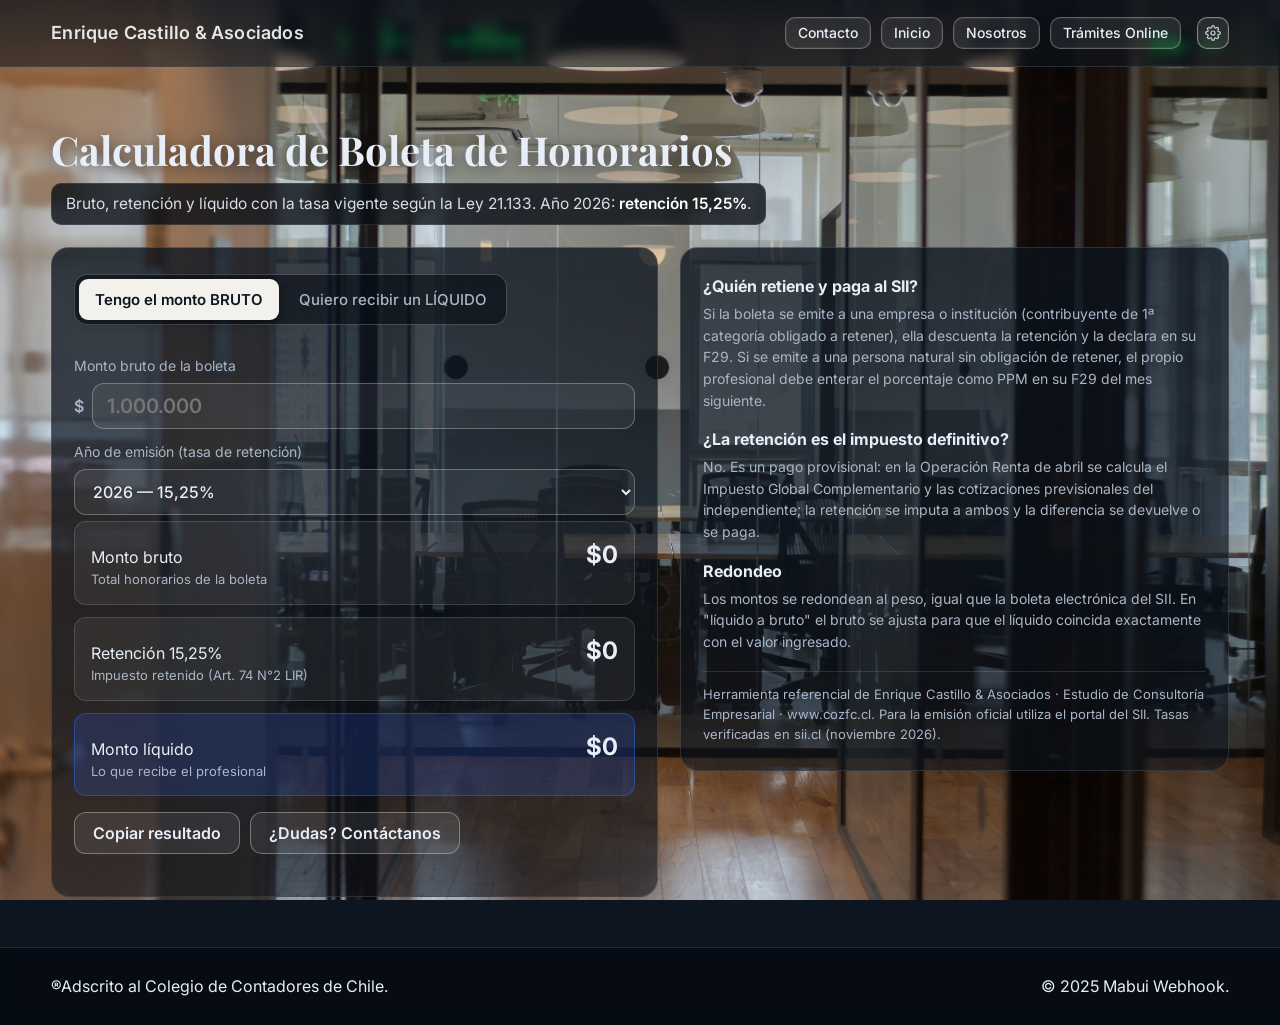
==== calculadora-honorarios/index.html @ c0aa651e "Calculadora: sin tabla de tasas en la tarjeta derecha; se mantienen las explicaciones Las tasas por " ====
<!doctype html>
<html lang="es">
<head>
  <meta charset="utf-8" />
  <meta name="viewport" content="width=device-width, initial-scale=1" />
  <title>Calculadora de Boleta de Honorarios 2026 — Enrique Castillo & Asociados</title>
  <meta name="description" content="Calcula el monto bruto, la retención y el líquido de una boleta de honorarios en Chile con la tasa vigente (15,25% en 2026, Ley 21.133). Bruto a líquido y líquido a bruto.">
  <link rel="preconnect" href="https://fonts.gstatic.com" crossorigin>
  <link rel="preconnect" href="https://fonts.googleapis.com">
  <link href="https://fonts.googleapis.com/css2?family=Inter:wght@400;500;600&family=Playfair+Display:wght@600;700&display=swap" rel="stylesheet">
  <link rel="icon" href="../assets/Coz_Favicon.png" type="image/png">
  <link rel="stylesheet" href="../styles.css?v=20261112b" />
  <style>
    body{background-image:url('../assets/Fondo_paginaweb1.jpg')}
    .main-nav{flex-wrap:wrap}.main-nav .chip{white-space:nowrap}
    .calc{padding:60px 0 50px}
    .calc h1{font-family:"Playfair Display",serif;font-size:40px;line-height:1.15;margin:0 0 10px;text-shadow:0 2px 16px rgba(0,0,0,.55)}
    .calc .sub{display:inline-block;margin:0 0 22px;padding:8px 14px;border-radius:10px;color:#d6deea;font-size:15.5px;
      background:rgba(7,12,19,.78);border:1px solid rgba(255,255,255,.10);-webkit-backdrop-filter:blur(4px);backdrop-filter:blur(4px)}
    .calc .sub strong{color:#fff;font-weight:600}
    .calc-grid{display:grid;grid-template-columns:1.05fr .95fr;gap:22px;align-items:start}
    .panel{background:linear-gradient(180deg, rgba(12,20,30,.78), rgba(12,20,30,.58));border:1px solid rgba(255,255,255,.12);border-radius:18px;padding:26px 22px}
    .seg{display:inline-flex;gap:4px;padding:4px;border:1px solid rgba(255,255,255,.22);border-radius:13px;background:rgba(7,12,19,.6);margin-bottom:18px}
    .seg button{all:unset;box-sizing:border-box;cursor:pointer;padding:9px 16px;border-radius:9px;font-weight:500;font-size:15px;text-align:center;
      color:var(--muted);transition:background .2s ease,color .2s ease,box-shadow .2s ease}
    .seg button:hover{color:var(--text);background:rgba(255,255,255,.08)}
    .seg button[aria-pressed="true"]{background:#f3f1ec;color:#0b1620;font-weight:600;box-shadow:0 2px 12px rgba(0,0,0,.35)}
    .seg button:focus-visible{outline:2px solid rgba(255,255,255,.85);outline-offset:2px}
    label{display:block;color:var(--muted);font-size:14px;margin:12px 0 6px}
    .field{display:flex;align-items:center;gap:8px}
    .field span{color:var(--muted);font-weight:600}
    input[type=text],select{width:100%;height:46px;border-radius:12px;border:1px solid rgba(255,255,255,.28);background:rgba(255,255,255,.06);color:var(--text);font:inherit;font-size:20px;font-weight:600;padding:0 14px;outline:none}
    input[type=text]:focus,select:focus{border-color:rgba(255,255,255,.55)}
    select{font-size:16px;font-weight:500}
    select option{color:#0b1620}
    .results{display:grid;gap:12px;margin-top:6px}
    .res{display:flex;justify-content:space-between;align-items:baseline;gap:12px;padding:14px 16px;border-radius:12px;background:rgba(255,255,255,.06);border:1px solid rgba(255,255,255,.14)}
    .res small{color:var(--muted);display:block;font-size:13px}
    .res strong{font-size:24px;white-space:nowrap}
    .res{transition:background .2s ease,border-color .2s ease}
    .res.total{background:rgba(46,103,255,.18);border-color:rgba(46,103,255,.45)}
    .note{color:var(--muted);font-size:14px;margin-top:16px}
    .faq h3{font-size:16px;margin:16px 0 4px}
    .faq h3:first-child{margin-top:0}
    .faq .note{margin-top:18px;padding-top:12px;border-top:1px solid rgba(255,255,255,.12);font-size:13px}
    .faq p{color:var(--muted);margin:0;font-size:14px}
    .actions{display:flex;gap:10px;flex-wrap:wrap;margin-top:16px}
    .actions .btn-chip{font:inherit;font-weight:600;cursor:pointer}
    @media (max-width:860px){.calc-grid{grid-template-columns:1fr}.calc h1{font-size:30px}}
    @media (max-width:520px){.seg{display:flex}.seg button{flex:1 1 0;padding:9px 8px;font-size:14px}}
  </style>
</head>
<body>
  <header class="site-header">
    <div class="container header-inner">
      <p class="header-title">Enrique Castillo & Asociados</p>
      <nav class="main-nav" aria-label="Menú principal">
        <a class="chip" href="/#contacto">Contacto</a>
        <a class="chip" href="/">Inicio</a>
        <a class="chip" href="/nosotros/">Nosotros</a>
        <a class="chip" href="/#tramites">Trámites Online</a>
      </nav>
      <a class="chip chip-config" href="https://consulta-iva.cozfc.cl/panel" rel="noopener" aria-label="Configuración" title="Configuración">
        <svg aria-hidden="true" width="16" height="16" viewBox="0 0 24 24" fill="none" stroke="currentColor" stroke-width="1.8" stroke-linecap="round" stroke-linejoin="round"><circle cx="12" cy="12" r="3"/><path d="M19.4 15a1.65 1.65 0 0 0 .33 1.82l.06.06a2 2 0 1 1-2.83 2.83l-.06-.06a1.65 1.65 0 0 0-1.82-.33 1.65 1.65 0 0 0-1 1.51V21a2 2 0 1 1-4 0v-.09A1.65 1.65 0 0 0 9 19.4a1.65 1.65 0 0 0-1.82.33l-.06.06a2 2 0 1 1-2.83-2.83l.06-.06A1.65 1.65 0 0 0 4.68 15a1.65 1.65 0 0 0-1.51-1H3a2 2 0 1 1 0-4h.09A1.65 1.65 0 0 0 4.6 9a1.65 1.65 0 0 0-.33-1.82l-.06-.06a2 2 0 1 1 2.83-2.83l.06.06A1.65 1.65 0 0 0 9 4.68a1.65 1.65 0 0 0 1-1.51V3a2 2 0 1 1 4 0v.09a1.65 1.65 0 0 0 1 1.51 1.65 1.65 0 0 0 1.82-.33l.06-.06a2 2 0 1 1 2.83 2.83l-.06.06A1.65 1.65 0 0 0 19.4 9a1.65 1.65 0 0 0 1.51 1H21a2 2 0 1 1 0 4h-.09a1.65 1.65 0 0 0-1.51 1z"/></svg>
      </a>
    </div>
  </header>

  <main>
    <section class="calc">
      <div class="container">
        <h1>Calculadora de Boleta de Honorarios</h1>
        <p class="sub">Bruto, retención y líquido con la tasa vigente según la Ley 21.133. Año 2026: <strong>retención 15,25%</strong>.</p>

        <div class="calc-grid">
          <div class="panel">
            <div class="seg" role="group" aria-label="Tipo de cálculo">
              <button type="button" id="modeBruto" aria-pressed="true">Tengo el monto BRUTO</button>
              <button type="button" id="modeLiquido" aria-pressed="false">Quiero recibir un LÍQUIDO</button>
            </div>

            <label for="monto" id="montoLabel">Monto bruto de la boleta</label>
            <div class="field"><span>$</span><input type="text" id="monto" inputmode="numeric" placeholder="1.000.000" autocomplete="off"></div>

            <label for="anio">Año de emisión (tasa de retención)</label>
            <select id="anio"></select>

            <div class="results" id="results">
              <div class="res" id="cBruto"><div>Monto bruto<small id="sBruto">Total honorarios de la boleta</small></div><strong id="rBruto">$0</strong></div>
              <div class="res"><div>Retención <span id="rTasa">15,25%</span><small>Impuesto retenido (Art. 74 N°2 LIR)</small></div><strong id="rRet">$0</strong></div>
              <div class="res total" id="cLiq"><div>Monto líquido<small>Lo que recibe el profesional</small></div><strong id="rLiq">$0</strong></div>
            </div>

            <div class="actions">
              <button type="button" class="btn-chip" id="copiar">Copiar resultado</button>
              <a class="btn-chip" href="/#contacto">¿Dudas? Contáctanos</a>
            </div>
            <p class="note" id="nota"></p>
          </div>

          <div class="panel faq">
            <h3>¿Quién retiene y paga al SII?</h3>
            <p>Si la boleta se emite a una empresa o institución (contribuyente de 1ª categoría obligado a retener), ella descuenta la retención y la declara en su F29. Si se emite a una persona natural sin obligación de retener, el propio profesional debe enterar el porcentaje como PPM en su F29 del mes siguiente.</p>

            <h3>¿La retención es el impuesto definitivo?</h3>
            <p>No. Es un pago provisional: en la Operación Renta de abril se calcula el Impuesto Global Complementario y las cotizaciones previsionales del independiente; la retención se imputa a ambos y la diferencia se devuelve o se paga.</p>

            <h3>Redondeo</h3>
            <p>Los montos se redondean al peso, igual que la boleta electrónica del SII. En "líquido a bruto" el bruto se ajusta para que el líquido coincida exactamente con el valor ingresado.</p>

            <p class="note">Herramienta referencial de Enrique Castillo & Asociados · Estudio de Consultoría Empresarial · www.cozfc.cl. Para la emisión oficial utiliza el portal del SII. Tasas verificadas en sii.cl (noviembre 2026).</p>
          </div>
        </div>
      </div>
    </section>
  </main>

  <footer class="site-footer">
    <div class="container">
      <span>®Adscrito al Colegio de Contadores de Chile.</span>
      <span>© 2025 Mabui Webhook.</span>
    </div>
  </footer>

  <script>
    // Tasas de retención Ley 21.133 (Art. 74 N°2 LIR). 2028 en adelante: 17% permanente.
    const TASAS = {2019:10, 2020:10.75, 2021:11.5, 2022:12.25, 2023:13, 2024:13.75, 2025:14.5, 2026:15.25, 2027:16, 2028:17};
    const ANIO_ACTUAL = 2026;
    let modo = 'bruto';

    const $ = id => document.getElementById(id);
    const fmt = n => '$' + Math.round(n).toLocaleString('es-CL');
    const pct = t => t.toLocaleString('es-CL', {minimumFractionDigits: 2, maximumFractionDigits: 2}) + '%';
    const parse = s => Number(String(s).replace(/[^\d]/g, '')) || 0;

    // Selector de año
    Object.keys(TASAS).sort((a,b)=>b-a).forEach(y => {
      const o = document.createElement('option');
      o.value = y; o.textContent = y + ' — ' + pct(TASAS[y]) + (y == 2028 ? ' (y siguientes)' : '');
      if (Number(y) === ANIO_ACTUAL) o.selected = true;
      $('anio').appendChild(o);
    });

    function calcular() {
      const tasa = TASAS[$('anio').value];
      const t = tasa / 100;
      const v = parse($('monto').value);
      let bruto, ret, liq;
      if (modo === 'bruto') {
        bruto = v; ret = Math.round(bruto * t); liq = bruto - ret;
      } else {
        liq = v; bruto = Math.round(liq / (1 - t));
        // ajuste para que bruto - round(bruto*t) == liq exacto
        while (bruto - Math.round(bruto * t) < liq) bruto++;
        while (bruto - Math.round(bruto * t) > liq && bruto > 0) bruto--;
        ret = bruto - liq;
      }
      $('rBruto').textContent = fmt(bruto);
      $('rRet').textContent = fmt(ret);
      $('rLiq').textContent = fmt(liq);
      $('rTasa').textContent = pct(tasa);
      $('nota').textContent = v ? `Boleta ${$('anio').value}: bruto ${fmt(bruto)} − retención ${pct(tasa)} ${fmt(ret)} = líquido ${fmt(liq)}.` : '';
      return {bruto, ret, liq, tasa};
    }

    function setModo(m) {
      modo = m;
      $('modeBruto').setAttribute('aria-pressed', m === 'bruto');
      $('modeLiquido').setAttribute('aria-pressed', m === 'liquido');
      $('montoLabel').textContent = m === 'bruto' ? 'Monto bruto de la boleta' : 'Monto líquido que quieres recibir';
      // Se destaca el resultado que se busca: líquido (desde bruto) o bruto a emitir (desde líquido)
      $('cLiq').classList.toggle('total', m === 'bruto');
      $('cBruto').classList.toggle('total', m === 'liquido');
      $('sBruto').textContent = m === 'bruto' ? 'Total honorarios de la boleta' : 'Emite la boleta por este monto';
      calcular();
    }

    $('monto').addEventListener('input', e => {
      const n = parse(e.target.value);
      e.target.value = n ? n.toLocaleString('es-CL') : '';
      calcular();
    });
    $('anio').addEventListener('change', calcular);
    $('modeBruto').addEventListener('click', () => setModo('bruto'));
    $('modeLiquido').addEventListener('click', () => setModo('liquido'));
    $('copiar').addEventListener('click', async () => {
      const r = calcular();
      const txt = `Boleta de honorarios ${$('anio').value}\nBruto: ${fmt(r.bruto)}\nRetención ${pct(r.tasa)}: ${fmt(r.ret)}\nLíquido: ${fmt(r.liq)}\n— cozfc.cl/calculadora-honorarios`;
      try { await navigator.clipboard.writeText(txt); $('copiar').textContent = 'Copiado ✓'; setTimeout(() => $('copiar').textContent = 'Copiar resultado', 1800); } catch (e) { alert(txt); }
    });

    // Parámetros opcionales: ?monto=1000000&anio=2026&modo=liquido
    const q = new URLSearchParams(location.search);
    if (q.get('anio') && TASAS[q.get('anio')]) $('anio').value = q.get('anio');
    if (q.get('modo') === 'liquido') setModo('liquido');
    if (q.get('monto')) { $('monto').value = parse(q.get('monto')).toLocaleString('es-CL'); }
    calcular();
  </script>
</body>
</html>
---- styles.css ----
:root{
  --bg:#0b1620;
  --card:#101c29;
  --card-ghost:rgba(255,255,255,.08);
  --ring:rgba(255,255,255,.25);
  --text:#e8eef7;
  --muted:#a9b6c7;
  --brand:#2e67ff;
}

/* Reset breve */
*,*::before,*::after{box-sizing:border-box}
html,body{margin:0;padding:0}
img{max-width:100%;display:block}

/* Layout base */
body{
  background: #0c1520 url('assets/Fondo_paginaweb1.jpg') center/cover fixed no-repeat;
  color:var(--text);
  font-family: Inter, system-ui, -apple-system, Segoe UI, Roboto, Helvetica, Arial, "Apple Color Emoji","Segoe UI Emoji";
  line-height:1.55;
}

/* Contenedor */
.container{width:min(1200px,92%);margin-inline:auto}

/* Header */
.site-header{
  position:sticky;top:0;z-index:999;
  background: linear-gradient(180deg, rgba(12,20,30,.75), rgba(12,20,30,.55));
  backdrop-filter: blur(6px);
  border-bottom:1px solid rgba(255,255,255,.12);
}
.header-inner{
  display:flex;align-items:center;justify-content:space-between;
  min-height:66px;gap:16px;
}
.brand{display:flex;align-items:center;gap:0;text-decoration:none;color:var(--text)}
.brand-text strong{font-weight:600}

.header-title{
  margin:0;
  font-size:18px;
  font-weight:600;
  letter-spacing:.2px;
  color: rgba(255,255,255,.88);
  line-height:1;
  white-space:nowrap;
}


/* chips de navegación */
.main-nav{display:flex;gap:10px;align-items:center}
.chip{
  display:inline-flex;align-items:center;justify-content:center;
  height:32px;padding:0 12px;border-radius:10px;font-size:14px;
  color:var(--text);text-decoration:none;font-weight:500;
  background:rgba(255,255,255,.08);
  border:1px solid rgba(255,255,255,.28);
  box-shadow: inset 0 0 0 1px rgba(255,255,255,.06);
  transition: .2s ease;
}
.chip{white-space:nowrap}
.chip:hover{background:rgba(255,255,255,.12);border-color:rgba(255,255,255,.38)}

/* Hero */
.hero{
  padding:80px 0 40px;
  position: relative;
}

.hero::before{
  content:"";
  position:absolute;
  inset:0;
  background: rgba(0,0,0,.80);
  z-index:0;
}

/* Asegura que el contenido quede arriba del overlay */
.hero > *{
  position: relative;
  z-index: 1;
}
.hero{padding:80px 0 40px}
.hero-grid{display:grid;grid-template-columns: 460px 1fr;gap:28px;align-items:center}
.hero-grid-team{grid-template-columns:1.25fr 1fr}
.hero-grid-team .hero-copy h1{font-size:44px}
@media (max-width:900px){.hero-grid-team{grid-template-columns:1fr}.hero-grid-team .hero-copy{text-align:center}.hero-grid-team .hero-copy h1{font-size:32px}}
.hero-stack{display:grid;gap:26px}
.hero-stack .hero-copy{text-align:center}
.hero-stack .hero-copy h1{font-size:44px}
.hero-team img{width:100%;border-radius:18px;box-shadow:0 14px 40px rgba(0,0,0,.5)}
.hero-media img{border-radius:14px;box-shadow:0 10px 35px rgba(0,0,0,.45)}
.hero-copy h1{
  font-family:"Playfair Display",serif;
  font-weight:700;line-height:1.1;margin:0 0 8px;font-size:48px;
}
.hero-copy p{color:var(--muted);margin:0 0 14px}
.btn-ghost{
  display:inline-flex;align-items:center;justify-content:center;
  height:42px;padding:0 18px;border-radius:12px;
  color:var(--text);text-decoration:none;font-weight:600;
  background:rgba(255,255,255,.08);
  border:1px solid rgba(255,255,255,.32);
}
.btn-ghost:hover{background:rgba(255,255,255,.12);border-color:rgba(255,255,255,.44)}

/* Ecosistema */
.ecosystem{padding:40px 0 20px}
.ecosystem h2{font-family:"Playfair Display",serif;font-size:40px;line-height:1.15;margin:0 0 10px;text-shadow:0 2px 16px rgba(0,0,0,.55)}
/* Bajada legible sobre la foto: franja oscura translúcida, igual que en «Nosotros» y la calculadora */
.ecosystem .sub{display:inline-block;margin:0 0 18px;padding:8px 14px;border-radius:10px;color:#d6deea;font-size:15.5px;
  background:rgba(7,12,19,.78);border:1px solid rgba(255,255,255,.10);-webkit-backdrop-filter:blur(4px);backdrop-filter:blur(4px)}

.orbit-card{
  position:relative;border-radius:20px;
  padding:54px 20px;height:520px;
  background:linear-gradient(180deg, rgba(8,14,22,.6), rgba(8,14,22,.35));
  border:1px solid rgba(255,255,255,.12);
  overflow:hidden;
}

/* anillos */
.rings{position:absolute;inset:0;pointer-events:none}
.ring{
  position:absolute;border:1px dashed var(--ring);border-radius:50%;
  left:50%;top:50%;transform:translate(-50%,-50%);
}
.ring-1{width:72%;height:72%}
.ring-2{width:92%;height:92%}

/* núcleo */
.core{
  position:absolute;left:50%;top:50%;transform:translate(-50%,-50%);
  width:92px;height:92px;border-radius:50%;
  display:grid;place-items:center;
  background:rgba(255,255,255,.06);
  border:1px dashed rgba(255,255,255,.55);
  box-shadow:0 8px 25px rgba(0,0,0,.45);
}
.core img{width:64px;height:64px;border-radius:50%;object-fit:cover}

/* órbita */
.orbit{position:absolute;inset:0}
.node{
  position:absolute;left:50%;top:50%;
  transform:translate(-50%,-50%);
  will-change:transform;
}
.node span{
  display:inline-flex;align-items:center;justify-content:center;
  padding:10px 16px;border-radius:14px;font-weight:700;
  background:rgba(255,255,255,.12);
  border:1px solid rgba(255,255,255,.55);
  color:var(--text);white-space:nowrap;letter-spacing:.2px;
  box-shadow:0 6px 20px rgba(0,0,0,.35), inset 0 0 0 1px rgba(255,255,255,.06);
}

/* Gestiones (tarjetas) */
.gestiones{padding:42px 0 70px}
.gestiones h2{font-family:"Playfair Display",serif;font-size:40px;margin:0 0 14px}
.grid-gestiones{
  display:grid;grid-template-columns:repeat(3,1fr);gap:24px;
}
.card{
  display:grid;grid-template-columns: 40% 60%;
  background:linear-gradient(180deg, rgba(12,20,30,.75), rgba(12,20,30,.55));
  border:1px solid rgba(255,255,255,.12);
  border-radius:16px;overflow:hidden;
  box-shadow:0 20px 40px rgba(0,0,0,.35);
}
.card img{height:220px;width:100%;object-fit:cover}
.card-body{padding:18px}
.card-body h3{margin:0 0 10px}
.card-body ul{margin:0;padding-left:18px;color:var(--muted)}

/* Solicitud de Trámites Online */
.tramites{padding:34px 0 0}
.tramites-inner{
  background:linear-gradient(180deg, rgba(12,20,30,.75), rgba(12,20,30,.55));
  border:1px solid rgba(255,255,255,.12);
  border-radius:18px;padding:26px 22px;
}
.tramites-inner h2{margin:0 0 6px}
.tramites-inner p{color:var(--muted);margin:0 0 14px}

/* Nosotros / organigrama */
section[id]{scroll-margin-top:80px}
.nosotros{padding:48px 0 10px}
.nosotros-page{padding:30px 0 40px}
.nosotros-page h1{font-family:"Playfair Display",serif;font-size:40px;line-height:1.15;margin:0 0 20px;text-shadow:0 2px 16px rgba(0,0,0,.55)}
.hero-nosotros{padding:40px 0 10px}
.nosotros .sub{background:rgba(7,12,19,.7);display:inline-block;padding:8px 12px;border-radius:10px}
.nosotros h2{font-family:"Playfair Display",serif;font-size:40px;margin:0 0 6px}
.nosotros .sub{color:var(--muted);margin:0 0 22px;max-width:820px}
.org{display:grid;justify-items:center}
.org-top{width:min(560px,100%)}
.org-row{display:grid;grid-template-columns:1fr 1fr;gap:22px;width:100%;position:relative;padding-top:22px}
.org-row::before{content:"";position:absolute;top:0;left:25%;right:25%;border-top:1px solid rgba(255,255,255,.55)}
.org-row > .org-card::before{content:"";position:absolute;top:-22px;left:50%;height:22px;border-left:1px solid rgba(255,255,255,.55)}
.org-connector{height:34px;display:flex;justify-content:center}
.org-connector span{display:block;width:0;border-left:1px solid rgba(255,255,255,.55)}
.org-card{position:relative;display:grid;grid-template-columns:150px 1fr;gap:18px;align-items:start;
  background:rgba(7,12,19,.94);border:1px solid rgba(255,255,255,.16);border-radius:18px;padding:20px;box-shadow:0 10px 30px rgba(0,0,0,.45)}
.org-card img{width:150px;height:auto;aspect-ratio:1124/1419;object-fit:cover;border-radius:14px;border:1px solid rgba(255,255,255,.2)}
.org-card h3{margin:0 0 2px;font-size:20px}
.org-card p{margin:0;color:#d6deea;font-size:14.5px}
.org-role{color:#fff!important;font-weight:600;font-size:15px!important}
.org-loc{font-size:13px!important;margin-bottom:8px!important}
.org-lead{border-color:rgba(46,103,255,.55);background:linear-gradient(180deg, rgba(46,103,255,.22), rgba(7,12,19,.96))}
@media (max-width:860px){
  .org-row{grid-template-columns:1fr;gap:18px}
  .org-row::before,.org-row > .org-card::before{display:none}
  .org-card{grid-template-columns:110px 1fr}
  .org-card img{width:110px}
  .hero-stack .hero-copy h1{font-size:32px}
}

/* Equipo: una tarjeta por integrante, con el mismo estilo de tarjeta del sitio */
.team-grid{display:grid;grid-template-columns:repeat(3,1fr);gap:22px;align-items:stretch}
.member{text-align:left;background:rgba(7,12,19,.94);border:1px solid rgba(255,255,255,.16);border-radius:18px;padding:26px 24px;box-shadow:0 10px 30px rgba(0,0,0,.45)}
.member img{width:170px;height:auto;margin:0 0 12px;border-radius:14px;border:1px solid rgba(255,255,255,.2)}
.member h3{margin:0 0 2px;font-size:20px}
.member p{margin:0;color:#d6deea;font-size:14.5px;text-align:justify;-webkit-hyphens:auto;hyphens:auto}
.member .org-role,.member .org-loc{text-align:left}
.member .org-loc{margin-bottom:10px!important}
@media (max-width:1000px){.team-grid{grid-template-columns:1fr 1fr}.team-grid > .member:nth-child(3){grid-column:1 / -1;justify-self:center;width:calc(50% - 11px)}}
@media (max-width:680px){.team-grid{grid-template-columns:1fr;gap:18px}.team-grid > .member:nth-child(3){grid-column:auto;justify-self:stretch;width:auto}.member{padding:22px 18px}.member img{width:150px}}

/* Contacto */
.contacto{padding:30px 0 70px}
.contacto-inner{
  background:linear-gradient(180deg, rgba(12,20,30,.75), rgba(12,20,30,.55));
  border:1px solid rgba(255,255,255,.12);
  border-radius:18px;padding:26px 22px;
}
.cta-row{display:flex;gap:12px;flex-wrap:wrap}

/* botones iguales para 'Correo' y 'LinkedIn' */
.btn-chip{
  display:inline-flex;align-items:center;justify-content:center;
  height:42px;padding:0 18px;border-radius:12px;
  font-weight:600;text-decoration:none;color:var(--text);
  background:rgba(255,255,255,.08);
  border:1px solid rgba(255,255,255,.32);
}
.btn-chip:hover{background:rgba(255,255,255,.12);border-color:rgba(255,255,255,.44)}

/* Footer */
.site-footer{padding:26px 0;border-top:1px solid rgba(255,255,255,.12);background:rgba(6,10,16,.75);backdrop-filter: blur(4px)}
.site-footer .container{display:flex;gap:10px;justify-content:space-between;align-items:center}
.site-footer a{color:var(--text)}

/* RESPONSIVE */
@media (max-width:1000px){
  .hero-grid{grid-template-columns: 1fr;gap:20px}
  .hero-copy h1{font-size:42px}
  .orbit-card{height:500px}
  .grid-gestiones{grid-template-columns:1fr 1fr}
  .card{grid-template-columns:1fr}
  .card img{height:200px}
}

@media (max-width:640px){
  section[id]{scroll-margin-top:150px}
  .brand img{width:28px;height:28px}
  .brand-text strong{font-size:14px}
  .main-nav .chip,.chip-config{height:30px;padding:0 10px;font-size:13px}
  .header-title{font-size:16px}
  .hero{padding:66px 0 28px}
  .hero-copy h1{font-size:34px}
  .orbit-card{height:460px;padding:44px 16px}
  .ring-1{width:78%;height:78%}
  .ring-2{width:94%;height:94%}
  .grid-gestiones{grid-template-columns:1fr}
  .card img{height:190px}
}

/* Menú superior en pantallas angostas: los chips pasan a una segunda fila sin cortar el texto */
@media (max-width:1120px){
  .header-inner{flex-wrap:wrap;padding:8px 0;row-gap:8px}
  .main-nav{flex-wrap:wrap;gap:8px}
  .main-nav .chip{white-space:nowrap}
}

/* Acceso Cliente → portal Consulta IVA (consulta-iva.cozfc.cl): sobrio y del tamaño de las tarjetas del menú */
.hero-cta{margin-top:22px}
.btn-acceso{
  display:inline-flex;align-items:center;justify-content:center;gap:8px;
  height:36px;padding:0 18px;border-radius:10px;
  font-weight:600;font-size:12.5px;letter-spacing:1.4px;text-transform:uppercase;
  text-decoration:none;color:#fff;
  background:rgba(255,255,255,.06);
  border:1px solid rgba(255,255,255,.45);
  -webkit-backdrop-filter:blur(4px);backdrop-filter:blur(4px);
  box-shadow:inset 0 0 0 1px rgba(255,255,255,.05);
  transition:background .25s ease,color .25s ease,border-color .25s ease;
}
.btn-acceso svg{opacity:.85;flex:none}
.btn-acceso:hover{background:#f3f1ec;color:#0b1620;border-color:#f3f1ec}
.btn-acceso:focus-visible{outline:2px solid rgba(255,255,255,.85);outline-offset:3px}

/* Barra superior: navegación a la derecha; «Configuración» queda en el extremo derecho */
.main-nav{margin-left:auto}
.nav-sep{width:1px;height:18px;background:rgba(255,255,255,.24);margin:0 6px}
.chip-config{width:32px;padding:0;border-color:rgba(255,255,255,.42)}
.chip-config svg{opacity:.85;flex:none;transition:transform .4s ease}
.chip-config:hover svg{transform:rotate(45deg)}
@media (max-width:1120px){
  .nav-sep{display:none}
  /* Fila 1: nombre del estudio y Configuración a la derecha; fila 2: menú */
  .chip-config{order:1;margin-left:auto}
  .main-nav{order:2;flex:1 1 100%;margin-left:0}
}
@media (max-width:640px){.chip-config{width:30px}}
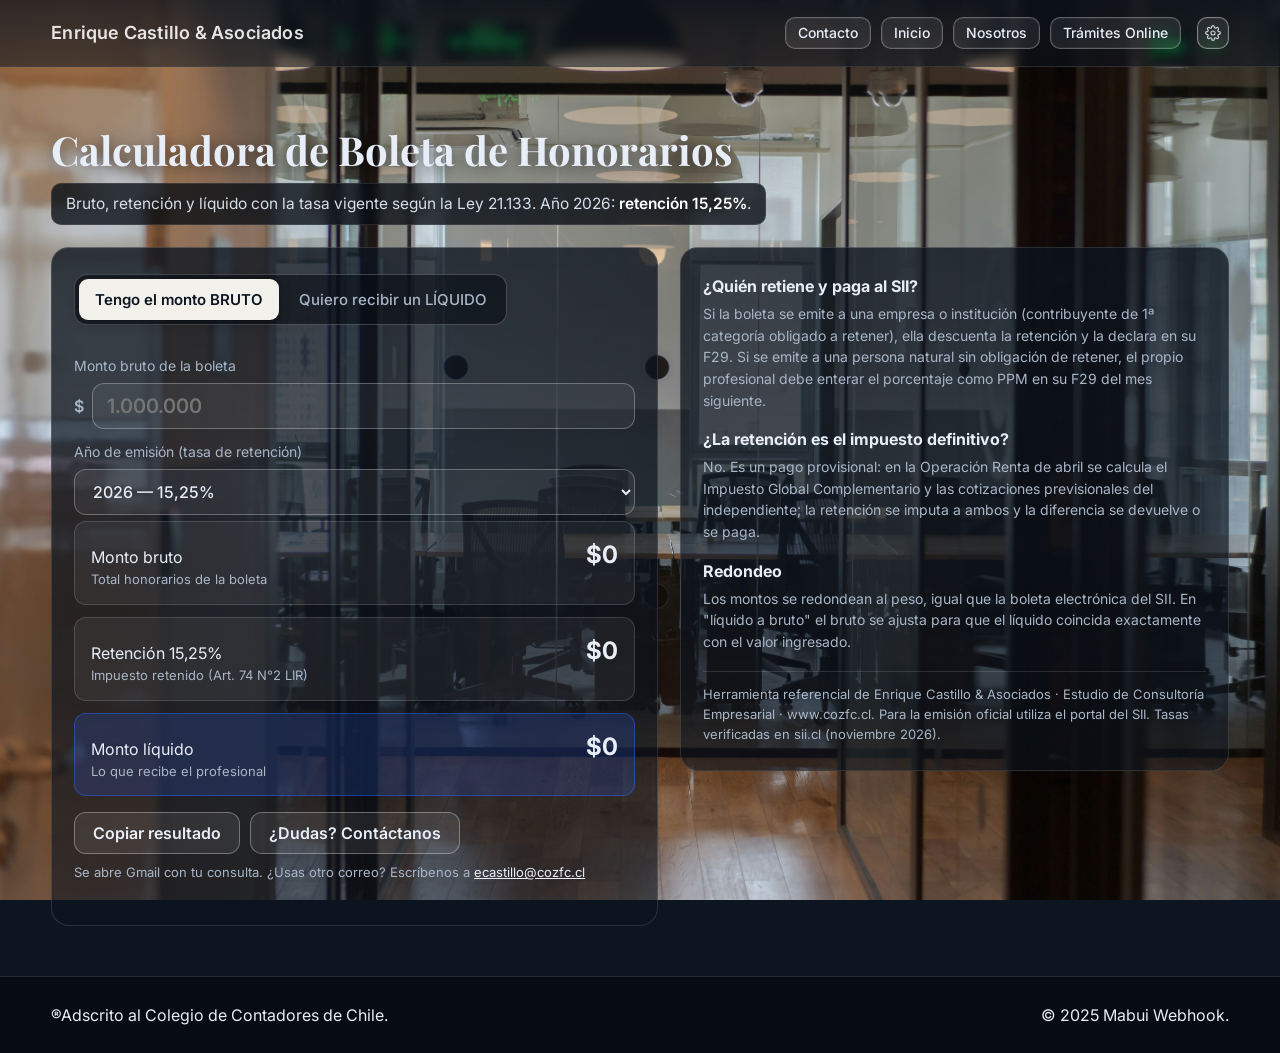
==== commit da4aa7fe: "Calculadora: «¿Dudas? Contáctanos» abre un correo; Nosotros: «Equipo de Consultores» con tarjetas ce" ====
--- a/calculadora-honorarios/index.html
+++ b/calculadora-honorarios/index.html
@@ -9,7 +9,7 @@
   <link rel="preconnect" href="https://fonts.googleapis.com">
   <link href="https://fonts.googleapis.com/css2?family=Inter:wght@400;500;600&family=Playfair+Display:wght@600;700&display=swap" rel="stylesheet">
   <link rel="icon" href="../assets/Coz_Favicon.png" type="image/png">
-  <link rel="stylesheet" href="../styles.css?v=20261112b" />
+  <link rel="stylesheet" href="../styles.css?v=20261112c" />
   <style>
     body{background-image:url('../assets/Fondo_paginaweb1.jpg')}
     .main-nav{flex-wrap:wrap}.main-nav .chip{white-space:nowrap}
@@ -46,6 +46,8 @@
     .faq p{color:var(--muted);margin:0;font-size:14px}
     .actions{display:flex;gap:10px;flex-wrap:wrap;margin-top:16px}
     .actions .btn-chip{font:inherit;font-weight:600;cursor:pointer}
+    .nota-correo{color:var(--muted);font-size:13px;margin:8px 0 0}
+    .nota-correo a{color:var(--text)}
     @media (max-width:860px){.calc-grid{grid-template-columns:1fr}.calc h1{font-size:30px}}
     @media (max-width:520px){.seg{display:flex}.seg button{flex:1 1 0;padding:9px 8px;font-size:14px}}
   </style>
@@ -93,8 +95,9 @@
 
             <div class="actions">
               <button type="button" class="btn-chip" id="copiar">Copiar resultado</button>
-              <a class="btn-chip" href="/#contacto">¿Dudas? Contáctanos</a>
+              <a class="btn-chip" id="consultar" href="mailto:ecastillo@cozfc.cl" title="Abre un correo para escribirnos tu consulta">¿Dudas? Contáctanos</a>
             </div>
+            <p class="nota-correo" id="notaCorreo" hidden>Se abre Gmail con tu consulta. ¿Usas otro correo? Escríbenos a <a href="mailto:ecastillo@cozfc.cl">ecastillo@cozfc.cl</a></p>
             <p class="note" id="nota"></p>
           </div>
 
@@ -129,6 +132,9 @@
     let modo = 'bruto';
 
     const $ = id => document.getElementById(id);
+    // Consulta por correo: Gmail en computador; app de correo en celular/tablet
+    const CORREO = 'ecastillo@cozfc.cl';
+    const MOVIL = window.matchMedia('(hover: none) and (pointer: coarse)').matches;
     const fmt = n => '$' + Math.round(n).toLocaleString('es-CL');
     const pct = t => t.toLocaleString('es-CL', {minimumFractionDigits: 2, maximumFractionDigits: 2}) + '%';
     const parse = s => Number(String(s).replace(/[^\d]/g, '')) || 0;
@@ -160,7 +166,23 @@
       $('rLiq').textContent = fmt(liq);
       $('rTasa').textContent = pct(tasa);
       $('nota').textContent = v ? `Boleta ${$('anio').value}: bruto ${fmt(bruto)} − retención ${pct(tasa)} ${fmt(ret)} = líquido ${fmt(liq)}.` : '';
+      $('consultar').href = enlaceConsulta(v ? $('nota').textContent : '');
       return {bruto, ret, liq, tasa};
+    }
+
+    function enlaceConsulta(calculo) {
+      const asunto = 'Consulta boleta de honorarios';
+      const cuerpo = 'Hola, tengo una consulta sobre una boleta de honorarios.\n\n'
+        + (calculo ? 'Cálculo de referencia: ' + calculo + '\n\n' : '')
+        + 'Mi consulta:\n\n';
+      return MOVIL
+        ? `mailto:${CORREO}?subject=${encodeURIComponent(asunto)}&body=${encodeURIComponent(cuerpo)}`
+        : `https://mail.google.com/mail/?view=cm&fs=1&to=${encodeURIComponent(CORREO)}&su=${encodeURIComponent(asunto)}&body=${encodeURIComponent(cuerpo)}`;
+    }
+    if (!MOVIL) {
+      $('consultar').target = '_blank';
+      $('consultar').rel = 'noopener';
+      $('notaCorreo').hidden = false;
     }
 
     function setModo(m) {
--- a/styles.css
+++ b/styles.css
@@ -219,11 +219,11 @@
 
 /* Equipo: una tarjeta por integrante, con el mismo estilo de tarjeta del sitio */
 .team-grid{display:grid;grid-template-columns:repeat(3,1fr);gap:22px;align-items:stretch}
-.member{text-align:left;background:rgba(7,12,19,.94);border:1px solid rgba(255,255,255,.16);border-radius:18px;padding:26px 24px;box-shadow:0 10px 30px rgba(0,0,0,.45)}
-.member img{width:170px;height:auto;margin:0 0 12px;border-radius:14px;border:1px solid rgba(255,255,255,.2)}
+.member{text-align:center;background:rgba(7,12,19,.94);border:1px solid rgba(255,255,255,.16);border-radius:18px;padding:26px 24px;box-shadow:0 10px 30px rgba(0,0,0,.45)}
+.member img{width:170px;height:auto;margin:0 auto 14px;border-radius:14px;border:1px solid rgba(255,255,255,.2)}
 .member h3{margin:0 0 2px;font-size:20px}
-.member p{margin:0;color:#d6deea;font-size:14.5px;text-align:justify;-webkit-hyphens:auto;hyphens:auto}
-.member .org-role,.member .org-loc{text-align:left}
+.member p{margin:0;color:#d6deea;font-size:14.5px;text-align:justify;text-align-last:center;-webkit-hyphens:auto;hyphens:auto}
+.member .org-role,.member .org-loc{text-align:center}
 .member .org-loc{margin-bottom:10px!important}
 @media (max-width:1000px){.team-grid{grid-template-columns:1fr 1fr}.team-grid > .member:nth-child(3){grid-column:1 / -1;justify-self:center;width:calc(50% - 11px)}}
 @media (max-width:680px){.team-grid{grid-template-columns:1fr;gap:18px}.team-grid > .member:nth-child(3){grid-column:auto;justify-self:stretch;width:auto}.member{padding:22px 18px}.member img{width:150px}}
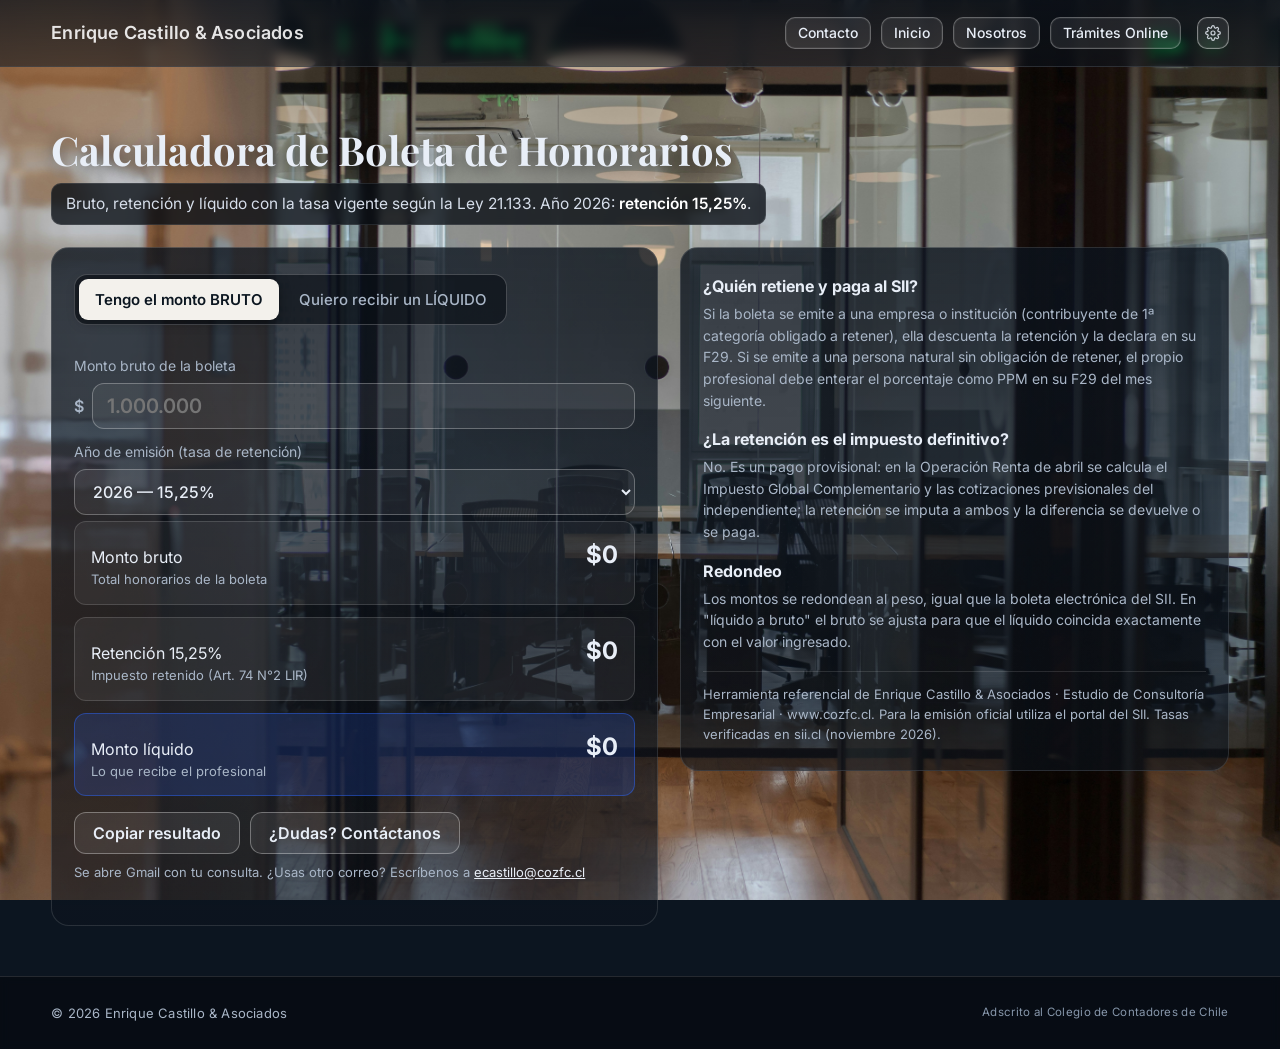
==== commit 554c83b7: "Pie de página: © Enrique Castillo & Asociados y «Adscrito al Colegio de Contadores de Chile» en letr" ====
--- a/calculadora-honorarios/index.html
+++ b/calculadora-honorarios/index.html
@@ -9,7 +9,7 @@
   <link rel="preconnect" href="https://fonts.googleapis.com">
   <link href="https://fonts.googleapis.com/css2?family=Inter:wght@400;500;600&family=Playfair+Display:wght@600;700&display=swap" rel="stylesheet">
   <link rel="icon" href="../assets/Coz_Favicon.png" type="image/png">
-  <link rel="stylesheet" href="../styles.css?v=20261112c" />
+  <link rel="stylesheet" href="../styles.css?v=20261112g" />
   <style>
     body{background-image:url('../assets/Fondo_paginaweb1.jpg')}
     .main-nav{flex-wrap:wrap}.main-nav .chip{white-space:nowrap}
@@ -120,9 +120,10 @@
 
   <footer class="site-footer">
     <div class="container">
-      <span>®Adscrito al Colegio de Contadores de Chile.</span>
-      <span>© 2025 Mabui Webhook.</span>
+      <span class="pie-firma">© <span class="pie-anio">2026</span> Enrique Castillo &amp; Asociados</span>
+      <span class="pie-nota">Adscrito al Colegio de Contadores de Chile</span>
     </div>
+    <script>document.querySelectorAll('.pie-anio').forEach(function (e) { e.textContent = new Date().getFullYear(); });</script>
   </footer>
 
   <script>
--- a/styles.css
+++ b/styles.css
@@ -218,13 +218,18 @@
 }
 
 /* Equipo: una tarjeta por integrante, con el mismo estilo de tarjeta del sitio */
-.team-grid{display:grid;grid-template-columns:repeat(3,1fr);gap:22px;align-items:stretch}
+.team-grid{display:grid;grid-template-columns:repeat(3,1fr);grid-auto-rows:1fr;gap:22px;align-items:stretch}
 .member{text-align:center;background:rgba(7,12,19,.94);border:1px solid rgba(255,255,255,.16);border-radius:18px;padding:26px 24px;box-shadow:0 10px 30px rgba(0,0,0,.45)}
 .member img{width:170px;height:auto;margin:0 auto 14px;border-radius:14px;border:1px solid rgba(255,255,255,.2)}
 .member h3{margin:0 0 2px;font-size:20px}
-.member p{margin:0;color:#d6deea;font-size:14.5px;text-align:justify;text-align-last:center;-webkit-hyphens:auto;hyphens:auto}
+.member p{margin:0;color:#d6deea;font-size:14.5px;line-height:1.6;text-align:center;text-wrap:pretty}
 .member .org-role,.member .org-loc{text-align:center}
-.member .org-loc{margin-bottom:10px!important}
+.member .org-loc{margin-bottom:6px!important}
+/* Títulos profesionales: hasta dos líneas, con el separador alineado entre tarjetas */
+.member .member-cred{display:flex;flex-direction:column;justify-content:center;min-height:calc(2 * 1.5em + 12px);
+  color:#c9d3e0;font-size:13px;line-height:1.5;letter-spacing:.2px;text-align:center;text-align-last:center;
+  margin:0 0 12px;padding-bottom:12px;border-bottom:1px solid rgba(255,255,255,.12)}
+.member .member-cred .cred-nota{font-size:11.5px;color:#9fb0c4;letter-spacing:.3px;margin-top:1px}
 @media (max-width:1000px){.team-grid{grid-template-columns:1fr 1fr}.team-grid > .member:nth-child(3){grid-column:1 / -1;justify-self:center;width:calc(50% - 11px)}}
 @media (max-width:680px){.team-grid{grid-template-columns:1fr;gap:18px}.team-grid > .member:nth-child(3){grid-column:auto;justify-self:stretch;width:auto}.member{padding:22px 18px}.member img{width:150px}}
 
@@ -251,6 +256,10 @@
 .site-footer{padding:26px 0;border-top:1px solid rgba(255,255,255,.12);background:rgba(6,10,16,.75);backdrop-filter: blur(4px)}
 .site-footer .container{display:flex;gap:10px;justify-content:space-between;align-items:center}
 .site-footer a{color:var(--text)}
+.site-footer .container{flex-wrap:wrap;row-gap:4px}
+.site-footer .pie-firma{font-size:13px;color:var(--muted);letter-spacing:.2px}
+.site-footer .pie-nota{font-size:11.5px;color:#8797ab;letter-spacing:.3px}
+@media (max-width:640px){.site-footer .container{flex-direction:column;align-items:flex-start}}
 
 /* RESPONSIVE */
 @media (max-width:1000px){
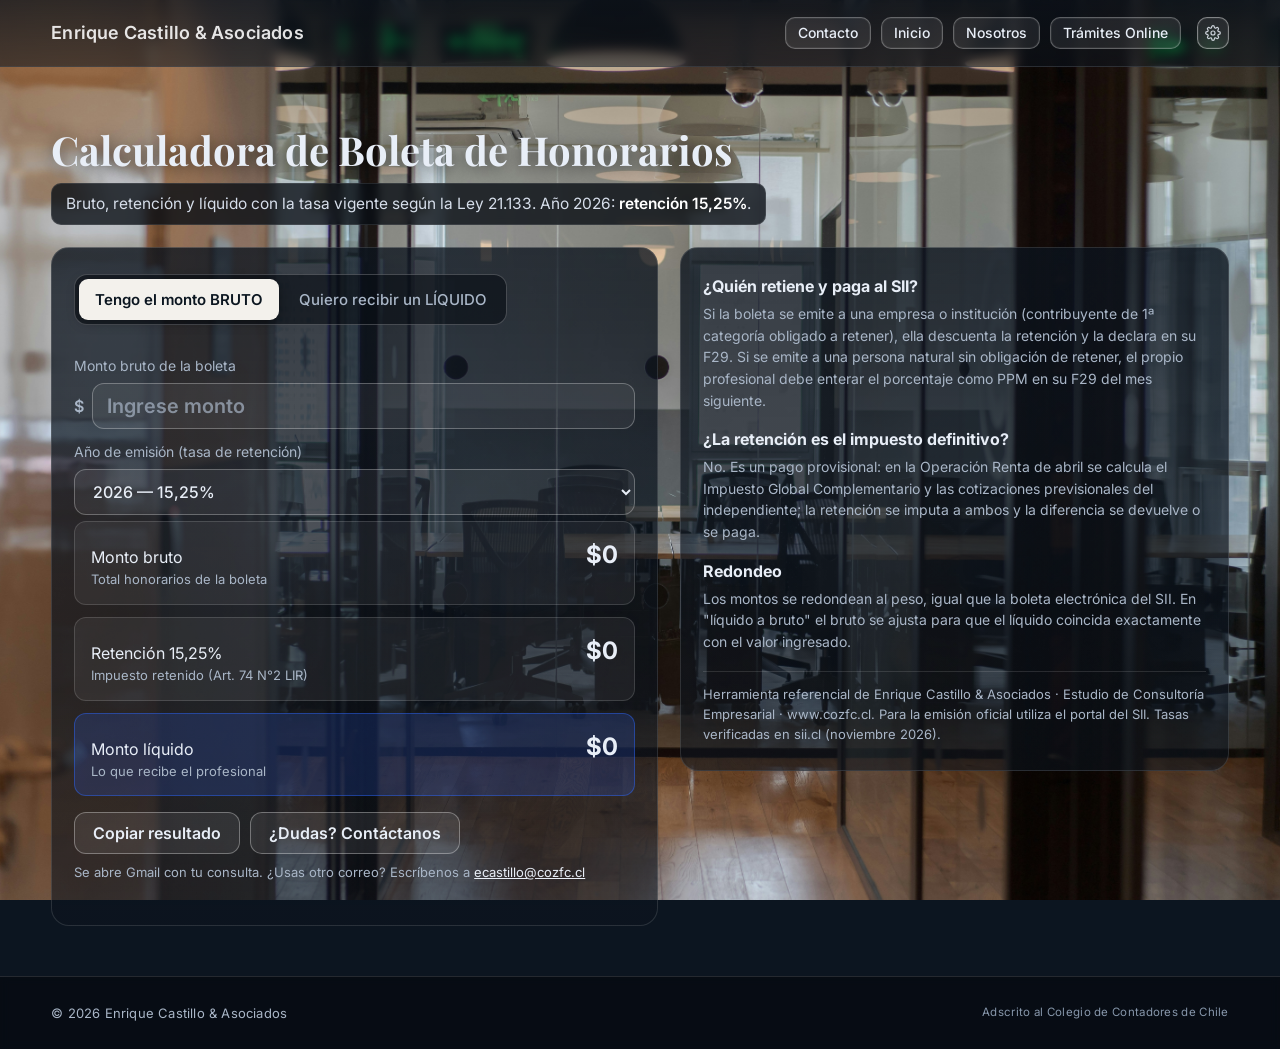
==== commit fdd4e238: "Calculadora de honorarios: texto guía «Ingrese monto» en el campo de monto Reemplaza el ejemplo 1.00" ====
--- a/calculadora-honorarios/index.html
+++ b/calculadora-honorarios/index.html
@@ -3,8 +3,8 @@
 <head>
   <meta charset="utf-8" />
   <meta name="viewport" content="width=device-width, initial-scale=1" />
-  <title>Calculadora de Boleta de Honorarios 2026 — Enrique Castillo & Asociados</title>
-  <meta name="description" content="Calcula el monto bruto, la retención y el líquido de una boleta de honorarios en Chile con la tasa vigente (15,25% en 2026, Ley 21.133). Bruto a líquido y líquido a bruto.">
+  <title>Calculadora de Boleta de Honorarios — Enrique Castillo & Asociados</title>
+  <meta name="description" content="Calcula el monto bruto, la retención y el líquido de una boleta de honorarios en Chile con la tasa vigente según la Ley 21.133. Bruto a líquido y líquido a bruto.">
   <link rel="preconnect" href="https://fonts.gstatic.com" crossorigin>
   <link rel="preconnect" href="https://fonts.googleapis.com">
   <link href="https://fonts.googleapis.com/css2?family=Inter:wght@400;500;600&family=Playfair+Display:wght@600;700&display=swap" rel="stylesheet">
@@ -31,6 +31,7 @@
     .field span{color:var(--muted);font-weight:600}
     input[type=text],select{width:100%;height:46px;border-radius:12px;border:1px solid rgba(255,255,255,.28);background:rgba(255,255,255,.06);color:var(--text);font:inherit;font-size:20px;font-weight:600;padding:0 14px;outline:none}
     input[type=text]:focus,select:focus{border-color:rgba(255,255,255,.55)}
+    input[type=text]::placeholder{color:var(--muted);opacity:.7}
     select{font-size:16px;font-weight:500}
     select option{color:#0b1620}
     .results{display:grid;gap:12px;margin-top:6px}
@@ -72,7 +73,7 @@
     <section class="calc">
       <div class="container">
         <h1>Calculadora de Boleta de Honorarios</h1>
-        <p class="sub">Bruto, retención y líquido con la tasa vigente según la Ley 21.133. Año 2026: <strong>retención 15,25%</strong>.</p>
+        <p class="sub">Bruto, retención y líquido con la tasa vigente según la Ley 21.133. Año <span id="subAnio">2026</span>: <strong>retención <span id="subTasa">15,25%</span></strong>.</p>
 
         <div class="calc-grid">
           <div class="panel">
@@ -82,7 +83,7 @@
             </div>
 
             <label for="monto" id="montoLabel">Monto bruto de la boleta</label>
-            <div class="field"><span>$</span><input type="text" id="monto" inputmode="numeric" placeholder="1.000.000" autocomplete="off"></div>
+            <div class="field"><span>$</span><input type="text" id="monto" inputmode="numeric" placeholder="Ingrese monto" autocomplete="off"></div>
 
             <label for="anio">Año de emisión (tasa de retención)</label>
             <select id="anio"></select>
@@ -129,7 +130,14 @@
   <script>
     // Tasas de retención Ley 21.133 (Art. 74 N°2 LIR). 2028 en adelante: 17% permanente.
     const TASAS = {2019:10, 2020:10.75, 2021:11.5, 2022:12.25, 2023:13, 2024:13.75, 2025:14.5, 2026:15.25, 2027:16, 2028:17};
-    const ANIO_ACTUAL = 2026;
+    // Año en curso según la hora de Chile (cambia solo el 1 de enero). Desde 2028 se aplica la tasa de 2028 (17%).
+    function anioChile() {
+      try { return Number(new Intl.DateTimeFormat('en-US', {timeZone: 'America/Santiago', year: 'numeric'}).format(new Date())); }
+      catch (e) { return 0; }
+    }
+    const ANIOS = Object.keys(TASAS).map(Number);
+    const ANIO_HOY = Math.max(anioChile() || new Date().getFullYear(), Math.min(...ANIOS));
+    const ANIO_ACTUAL = Math.min(ANIO_HOY, Math.max(...ANIOS));
     let modo = 'bruto';
 
     const $ = id => document.getElementById(id);
@@ -139,6 +147,13 @@
     const fmt = n => '$' + Math.round(n).toLocaleString('es-CL');
     const pct = t => t.toLocaleString('es-CL', {minimumFractionDigits: 2, maximumFractionDigits: 2}) + '%';
     const parse = s => Number(String(s).replace(/[^\d]/g, '')) || 0;
+    const pctCorto = t => t.toLocaleString('es-CL', {maximumFractionDigits: 2}) + '%';
+
+    // Textos con el año en curso y su tasa
+    $('subAnio').textContent = ANIO_HOY;
+    $('subTasa').textContent = pctCorto(TASAS[ANIO_ACTUAL]);
+    document.title = `Calculadora de Boleta de Honorarios ${ANIO_HOY} — Enrique Castillo & Asociados`;
+    document.querySelector('meta[name="description"]').content = `Calcula el monto bruto, la retención y el líquido de una boleta de honorarios en Chile con la tasa vigente (${pctCorto(TASAS[ANIO_ACTUAL])} en ${ANIO_HOY}, Ley 21.133). Bruto a líquido y líquido a bruto.`;
 
     // Selector de año
     Object.keys(TASAS).sort((a,b)=>b-a).forEach(y => {
